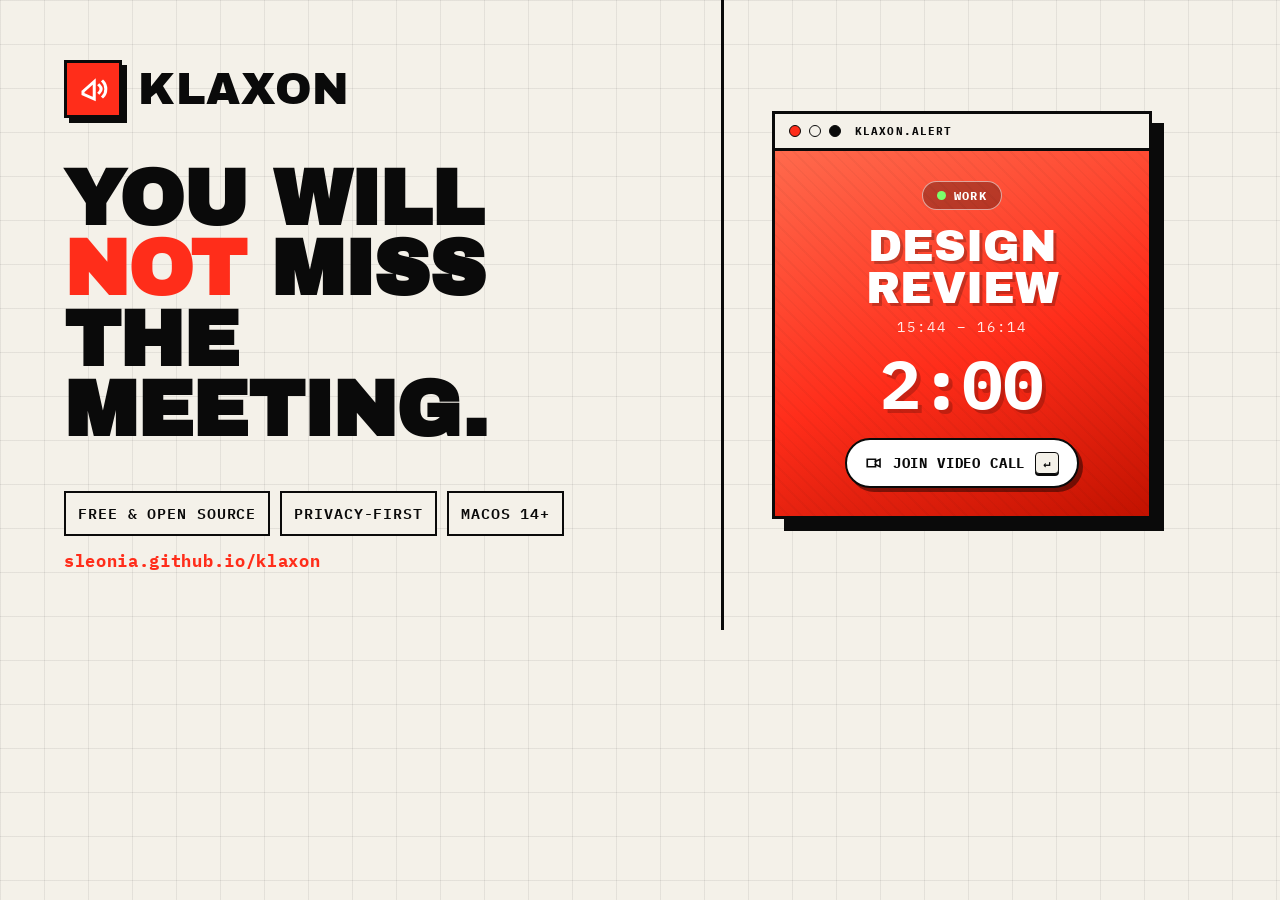
==== site/og.html @ 9940ac72 "feat(site): shrink cookie notice to a corner chip, add OG preview image Cookie notice is now a tiny " ====
<!DOCTYPE html>
<html lang="en">
<head>
<meta charset="UTF-8" />
<title>Klaxon — OG image source (1200×630)</title>
<link rel="preconnect" href="https://fonts.googleapis.com" />
<link rel="preconnect" href="https://fonts.gstatic.com" crossorigin />
<link href="https://fonts.googleapis.com/css2?family=Archivo:wght@400;600;900&family=Archivo+Black&family=IBM+Plex+Mono:wght@400;500;600;700&display=swap" rel="stylesheet" />
<style>
  * { margin: 0; padding: 0; box-sizing: border-box; }
  :root {
    --paper: #F4F1E9; --white: #fff; --ink: #0A0A0A; --alarm: #FF2D1A; --shadow: #0A0A0A;
    --mono: "IBM Plex Mono", monospace; --display: "Archivo Black", sans-serif;
    --grid: rgba(10,10,10,0.07);
  }
  html, body { width: 1200px; height: 630px; }
  body {
    background: var(--paper); color: var(--ink);
    font-family: var(--mono);
    background-image:
      linear-gradient(var(--grid) 1px, transparent 1px),
      linear-gradient(90deg, var(--grid) 1px, transparent 1px);
    background-size: 44px 44px;
    overflow: hidden;
    -webkit-font-smoothing: antialiased;
  }
  .og { display: flex; width: 1200px; height: 630px; }
  .left {
    flex: 1;
    padding: 60px 40px 58px 64px;
    display: flex; flex-direction: column; justify-content: space-between;
    border-right: 3px solid var(--ink);
  }
  .brand { display: flex; align-items: center; gap: 16px; }
  .brand .mark {
    width: 58px; height: 58px; background: var(--alarm); border: 3px solid var(--ink);
    display: grid; place-items: center; box-shadow: 5px 5px 0 var(--shadow);
  }
  .brand .name { font-family: var(--display); font-size: 44px; letter-spacing: 0.02em; }
  h1 {
    font-family: var(--display); font-size: 78px; line-height: 0.9; text-transform: uppercase;
    letter-spacing: -0.01em; max-width: 14ch;
  }
  h1 .red { color: var(--alarm); }
  .chips { display: flex; gap: 10px; flex-wrap: wrap; align-items: center; }
  .chip {
    font-size: 15px; font-weight: 600; text-transform: uppercase; letter-spacing: 0.06em;
    padding: 8px 12px; border: 2px solid var(--ink); background: var(--paper);
  }
  .url { font-size: 17px; font-weight: 700; letter-spacing: 0.04em; color: var(--alarm); margin-top: 14px; }
  .right { width: 476px; flex-shrink: 0; display: flex; align-items: center; justify-content: center; padding: 40px 48px; }
  .terminal { width: 100%; border: 3px solid var(--ink); background: var(--white); box-shadow: 12px 12px 0 var(--shadow); }
  .tbar { display: flex; align-items: center; gap: 8px; padding: 10px 14px; border-bottom: 3px solid var(--ink); background: var(--paper); }
  .tbar i { width: 12px; height: 12px; border: 1.5px solid var(--ink); border-radius: 50%; display: block; }
  .tbar i.a { background: var(--alarm); } .tbar i.b { background: var(--paper); } .tbar i.c { background: var(--ink); }
  .tbar .t { font-size: 11px; font-weight: 700; letter-spacing: 0.1em; text-transform: uppercase; margin-left: 6px; }
  .alert {
    background:
      repeating-linear-gradient(45deg, rgba(10,10,10,0.03) 0 2px, transparent 2px 9px),
      linear-gradient(160deg, #FF6A4D 0%, #FF2D1A 55%, #C21200 100%);
    padding: 30px 24px 28px; text-align: center; color: #fff;
  }
  .pill { display: inline-flex; align-items: center; gap: 8px; font-size: 12px; font-weight: 700; letter-spacing: 0.1em; text-transform: uppercase; padding: 6px 14px; background: rgba(0,0,0,0.28); border: 1.5px solid rgba(255,255,255,0.55); border-radius: 999px; margin-bottom: 16px; }
  .pill .d { width: 9px; height: 9px; background: #7CFF6B; border-radius: 50%; }
  .mt { font-family: var(--display); font-size: 44px; text-transform: uppercase; line-height: 0.95; text-shadow: 3px 3px 0 rgba(0,0,0,0.22); margin-bottom: 8px; }
  .mtime { font-size: 14px; letter-spacing: 0.14em; color: rgba(255,255,255,0.9); margin-bottom: 14px; }
  .count { font-family: var(--mono); font-weight: 700; font-size: 68px; line-height: 1; margin-bottom: 20px; text-shadow: 4px 4px 0 rgba(0,0,0,0.2); }
  .join { display: inline-flex; align-items: center; gap: 10px; background: #fff; color: var(--ink); border: 2px solid var(--ink); box-shadow: 4px 4px 0 rgba(0,0,0,0.45); padding: 12px 18px; font-family: var(--mono); font-weight: 700; font-size: 14px; text-transform: uppercase; letter-spacing: 0.06em; border-radius: 999px; }
  .join .ret { font-size: 12px; min-width: 24px; height: 22px; display: inline-grid; place-items: center; padding: 0 6px; background: var(--paper); border: 1.5px solid var(--ink); border-radius: 4px; box-shadow: 0 2px 0 var(--ink); }
</style>
</head>
<body>
  <div class="og">
    <div class="left">
      <div class="brand">
        <span class="mark"><svg width="30" height="30" viewBox="0 0 24 24" fill="none" stroke="#fff" stroke-width="2.4" stroke-linecap="square"><path d="M4 14 L13 6 V20 L4 16 Z"/><path d="M17 9 C19 11 19 13 17 15"/><path d="M20 6 C23 9 23 15 20 18"/></svg></span>
        <span class="name">KLAXON</span>
      </div>
      <h1>YOU WILL <span class="red">NOT</span> MISS THE MEETING.</h1>
      <div>
        <div class="chips">
          <span class="chip">FREE &amp; OPEN SOURCE</span>
          <span class="chip">PRIVACY-FIRST</span>
          <span class="chip">macOS 14+</span>
        </div>
        <div class="url">sleonia.github.io/klaxon</div>
      </div>
    </div>
    <div class="right">
      <div class="terminal">
        <div class="tbar"><i class="a"></i><i class="b"></i><i class="c"></i><span class="t">KLAXON.ALERT</span></div>
        <div class="alert">
          <div class="pill"><span class="d"></span>WORK</div>
          <div class="mt">DESIGN REVIEW</div>
          <div class="mtime">15:44 – 16:14</div>
          <div class="count">2:00</div>
          <div class="join"><svg width="18" height="18" viewBox="0 0 24 24" fill="none" stroke="#0A0A0A" stroke-width="2.2" stroke-linecap="square"><path d="M3 7h11v10H3z"/><path d="M14 10l6-3v10l-6-3"/></svg> JOIN VIDEO CALL <span class="ret">↵</span></div>
        </div>
      </div>
    </div>
  </div>
</body>
</html>
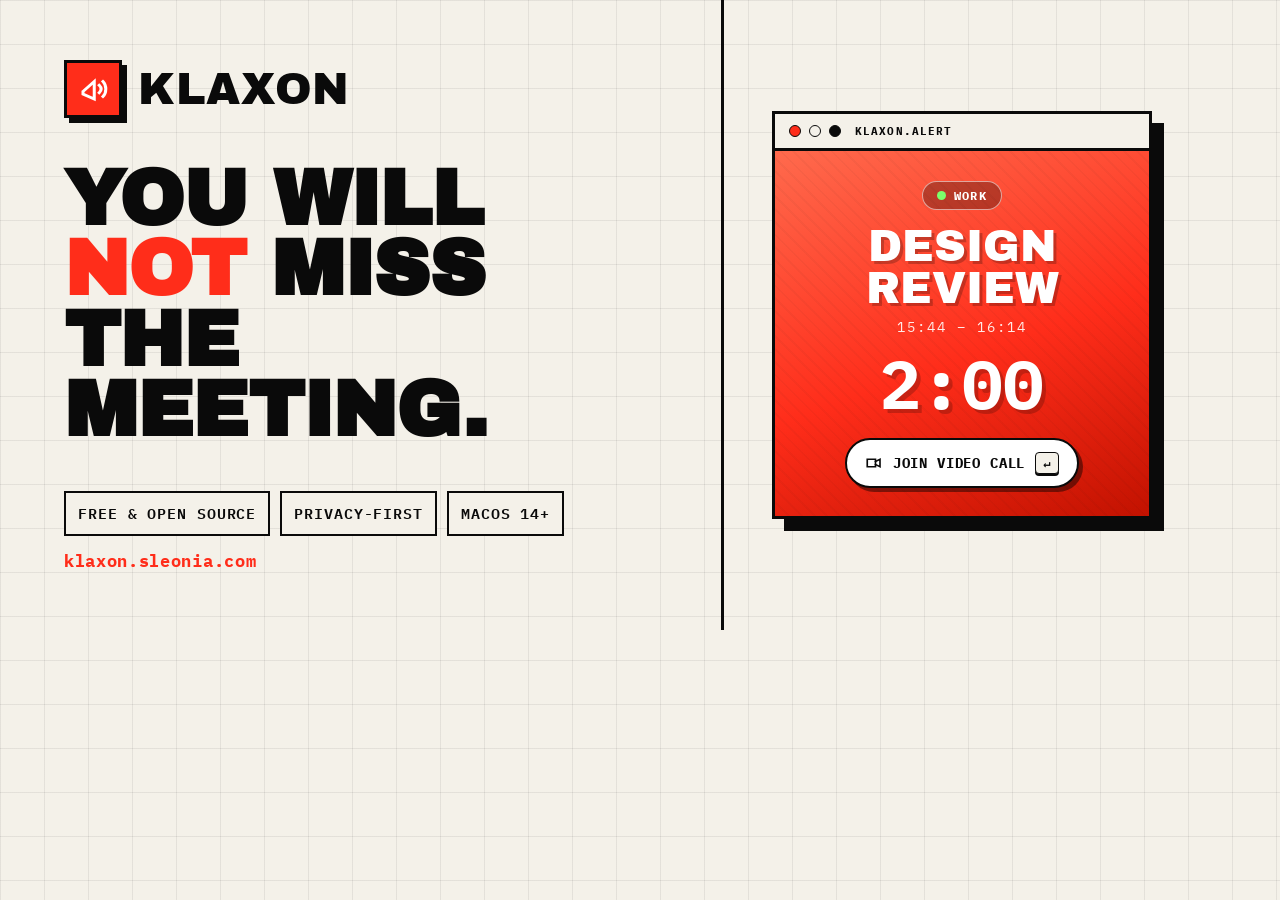
==== commit f8ca2ef1: "Move landing page to klaxon.sleonia.com Co-Authored-By: Claude Opus 5.5 <noreply@anthropic.com> Clau" ====
--- a/site/og.html
+++ b/site/og.html
@@ -83,7 +83,7 @@
           <span class="chip">PRIVACY-FIRST</span>
           <span class="chip">macOS 14+</span>
         </div>
-        <div class="url">sleonia.github.io/klaxon</div>
+        <div class="url">klaxon.sleonia.com</div>
       </div>
     </div>
     <div class="right">
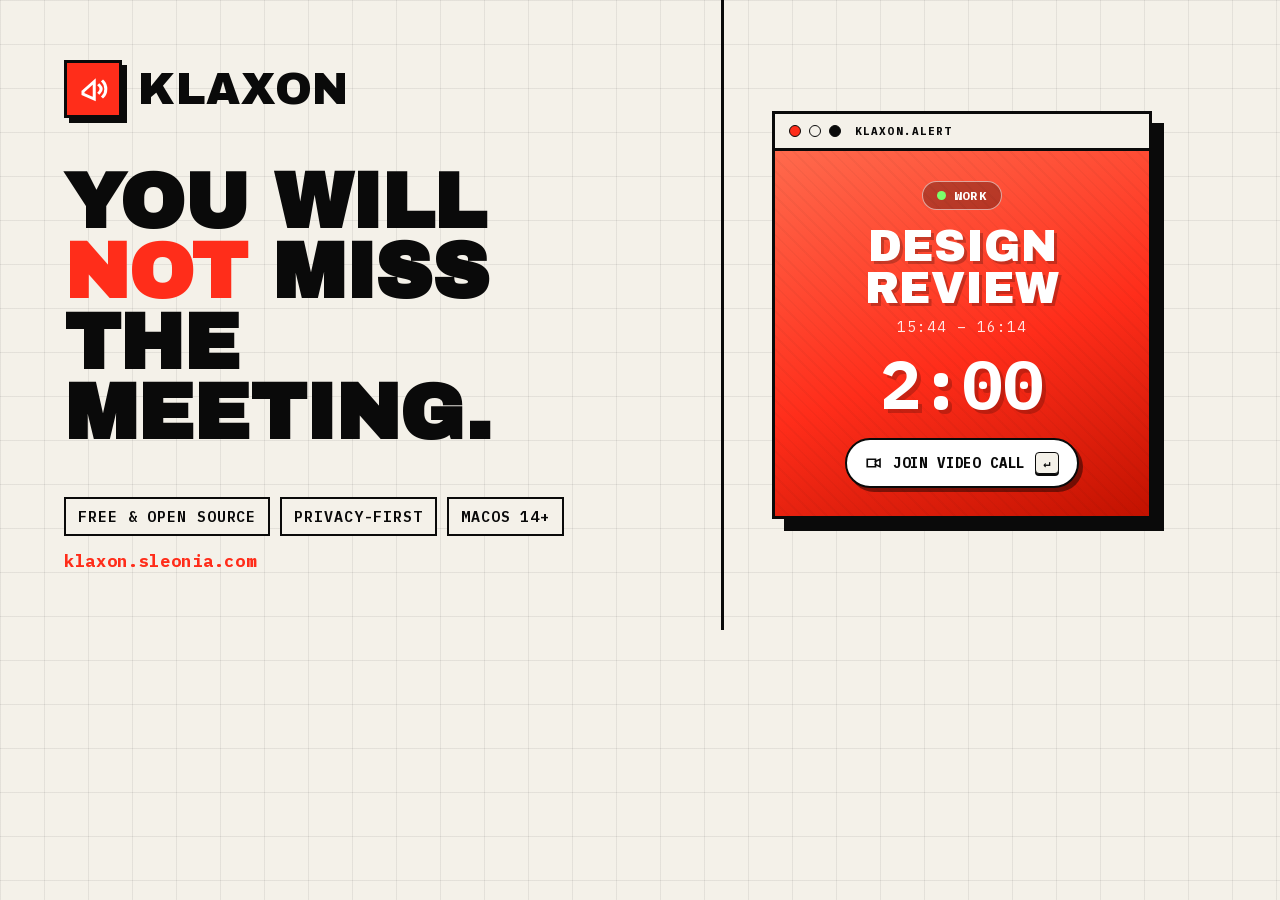
==== commit 2b93f970: "fix(site): improve SEO, font loading, and accessibility" ====
--- a/site/og.html
+++ b/site/og.html
@@ -2,10 +2,9 @@
 <html lang="en">
 <head>
 <meta charset="UTF-8" />
+<meta name="robots" content="noindex" />
 <title>Klaxon — OG image source (1200×630)</title>
-<link rel="preconnect" href="https://fonts.googleapis.com" />
-<link rel="preconnect" href="https://fonts.gstatic.com" crossorigin />
-<link href="https://fonts.googleapis.com/css2?family=Archivo:wght@400;600;900&family=Archivo+Black&family=IBM+Plex+Mono:wght@400;500;600;700&display=swap" rel="stylesheet" />
+<link rel="stylesheet" href="fonts/fonts.css" />
 <style>
   * { margin: 0; padding: 0; box-sizing: border-box; }
   :root {
--- a/site/fonts/fonts.css
+++ b/site/fonts/fonts.css
@@ -0,0 +1,6 @@
+/* Latin subsets; redistribution licenses are included beside the font files. */
+@font-face { font-family: "Archivo Black"; font-style: normal; font-weight: 400; font-display: swap; src: url("./archivo-black-latin.woff2") format("woff2"); }
+@font-face { font-family: "IBM Plex Mono"; font-style: normal; font-weight: 400; font-display: swap; src: url("./ibm-plex-mono-400-latin.woff2") format("woff2"); }
+@font-face { font-family: "IBM Plex Mono"; font-style: normal; font-weight: 500; font-display: swap; src: url("./ibm-plex-mono-500-latin.woff2") format("woff2"); }
+@font-face { font-family: "IBM Plex Mono"; font-style: normal; font-weight: 600; font-display: swap; src: url("./ibm-plex-mono-600-latin.woff2") format("woff2"); }
+@font-face { font-family: "IBM Plex Mono"; font-style: normal; font-weight: 700; font-display: swap; src: url("./ibm-plex-mono-700-latin.woff2") format("woff2"); }
